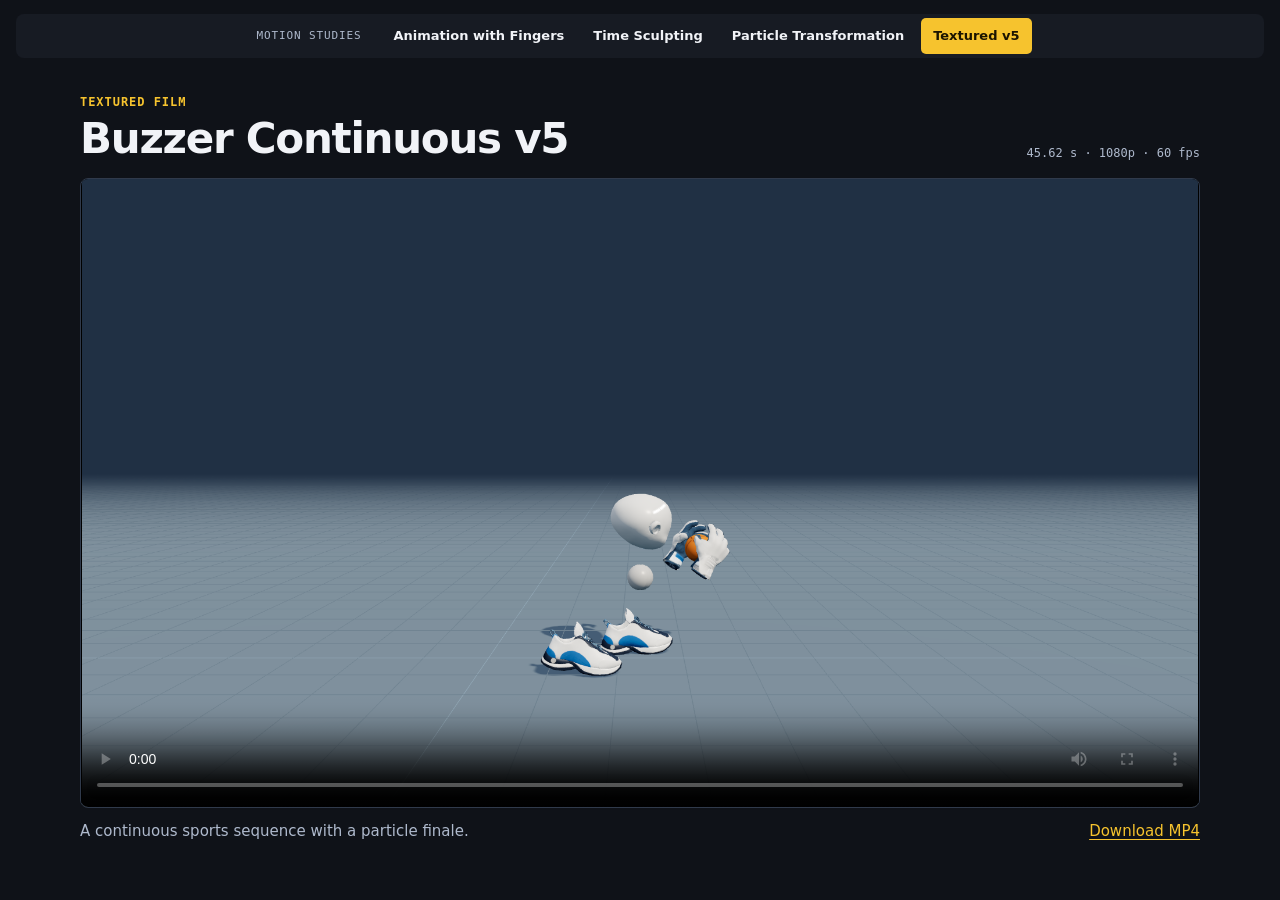
==== continuous-v5-textured/index.html @ 823a3968 "Add textured Buzzer v5 film to Motion Studies" ====
<!doctype html>
<html lang="en">
<head>
<meta charset="utf-8">
<meta name="viewport" content="width=device-width, initial-scale=1, viewport-fit=cover">
<meta name="description" content="Watch Buzzer’s final textured v5 sports animation and particle finale.">
<title>Buzzer Continuous v5 — Textured</title>
<style>
  :root { color-scheme: dark; }
  * { box-sizing: border-box; }
  body { margin: 0; padding: 14px max(16px, env(safe-area-inset-right)) 28px max(16px, env(safe-area-inset-left)); background: #0f1218; color: #f1f3f7; font: 400 15px/1.5 system-ui, sans-serif; }
  .film { max-width: 1120px; margin: clamp(18px, 4vh, 44px) auto 0; }
  .film-header { display: flex; flex-wrap: wrap; align-items: end; justify-content: space-between; gap: 12px 24px; margin-bottom: 16px; }
  .film-edition { margin: 0 0 5px; color: #f6c32e; font: 600 12px/1.4 ui-monospace, monospace; letter-spacing: .08em; text-transform: uppercase; }
  h1 { margin: 0; font-size: clamp(24px, 4vw, 42px); line-height: 1.1; letter-spacing: -.03em; }
  .film-meta { margin: 0; color: #aeb9cc; font: 500 12px/1.5 ui-monospace, monospace; }
  .film video { display: block; width: 100%; height: auto; aspect-ratio: 16 / 9; border: 1px solid #303a4b; border-radius: 8px; background: #000; }
  .film-links { display: flex; flex-wrap: wrap; align-items: baseline; justify-content: space-between; gap: 8px 16px; margin-top: 12px; color: #aeb9cc; }
  .film-links p { margin: 0; }
  .film-links a { color: #f6c32e; text-underline-offset: 3px; }
  .film-links a:focus-visible { outline: 2px solid #f6c32e; outline-offset: 4px; }
</style>
<link rel="stylesheet" href="../motion-studies.css">
</head>
<body data-motion-study="textured">
<nav class="motion-studies-nav" aria-label="BuzzerB motion studies">
  <span class="motion-studies-label">Motion Studies</span>
    <a href="../">Animation with Fingers</a>
    <a href="../time-sculpting/">Time Sculpting</a>
    <a href="../particles/">Particle Transformation</a>
    <a href="../continuous-v5-textured/" aria-current="page">Textured v5</a>
</nav>
<main class="film">
  <header class="film-header">
    <div>
      <p class="film-edition">Textured film</p>
      <h1 id="film-title">Buzzer Continuous v5</h1>
    </div>
    <p class="film-meta">45.62 s · 1080p · 60 fps</p>
  </header>
  <video controls playsinline preload="metadata" width="1920" height="1080" aria-labelledby="film-title" poster="./poster.png" src="./Buzzer-Continuous-v5-Textured.mp4">
    Your browser does not support embedded video. Use the MP4 link below.
  </video>
  <div class="film-links">
    <p>A continuous sports sequence with a particle finale.</p>
    <a href="./Buzzer-Continuous-v5-Textured.mp4" download>Download MP4</a>
  </div>
</main>
</body>
</html>
---- motion-studies.css ----
.motion-studies-nav {
  display: flex;
  align-items: center;
  justify-content: center;
  gap: 5px;
  min-width: 0;
  margin: 0 auto 12px;
  padding: 4px 8px;
  border-radius: 8px;
  background: #171b23;
  color: #f1f3f7;
  font: 600 13px/1.2 system-ui, sans-serif;
}

.motion-studies-label {
  margin: 0 15px 0 8px;
  color: #aeb9cc;
  font: 11px/1.2 ui-monospace, monospace;
  letter-spacing: .08em;
  text-transform: uppercase;
}

.motion-studies-nav a {
  display: grid;
  place-items: center;
  min-height: 36px;
  padding: 6px 12px;
  border-radius: 5px;
  color: inherit;
  text-align: center;
  text-decoration: none;
}

.motion-studies-nav a:hover,
.motion-studies-nav a:focus-visible {
  color: #fff;
  background: #303a4b;
}

.motion-studies-nav a:focus-visible {
  outline: 2px solid #f6c32e;
  outline-offset: -2px;
}

.motion-studies-nav a[aria-current] {
  background: #f6c32e;
  color: #1b1400;
}

[data-motion-study] > .motion-studies-nav {
  width: 100%;
  max-width: 1780px;
}

[data-motion-study="time"] > .motion-studies-nav {
  width: calc(100% - 32px);
  margin-top: 10px;
  margin-bottom: 0;
}

[data-motion-study="time"] .gallery-app {
  min-height: calc(100svh - 54px);
}

@media (min-width: 901px) {
  [data-motion-study]:has(> .app) {
    display: grid;
    grid-template-rows: auto minmax(0, 1fr);
  }

  [data-motion-study] > .app {
    width: 100%;
  }

  [data-motion-study="time"] .stage:not(:fullscreen) {
    height: max(420px, calc(100svh - 346px));
  }
}

@media (max-width: 560px) {
  [data-motion-study] > .motion-studies-nav {
    display: grid;
    grid-template-columns: repeat(2, minmax(0, 1fr));
    font-size: 11px;
  }

  .motion-studies-label {
    display: none;
  }

  .motion-studies-nav a {
    padding-inline: 4px;
  }
}
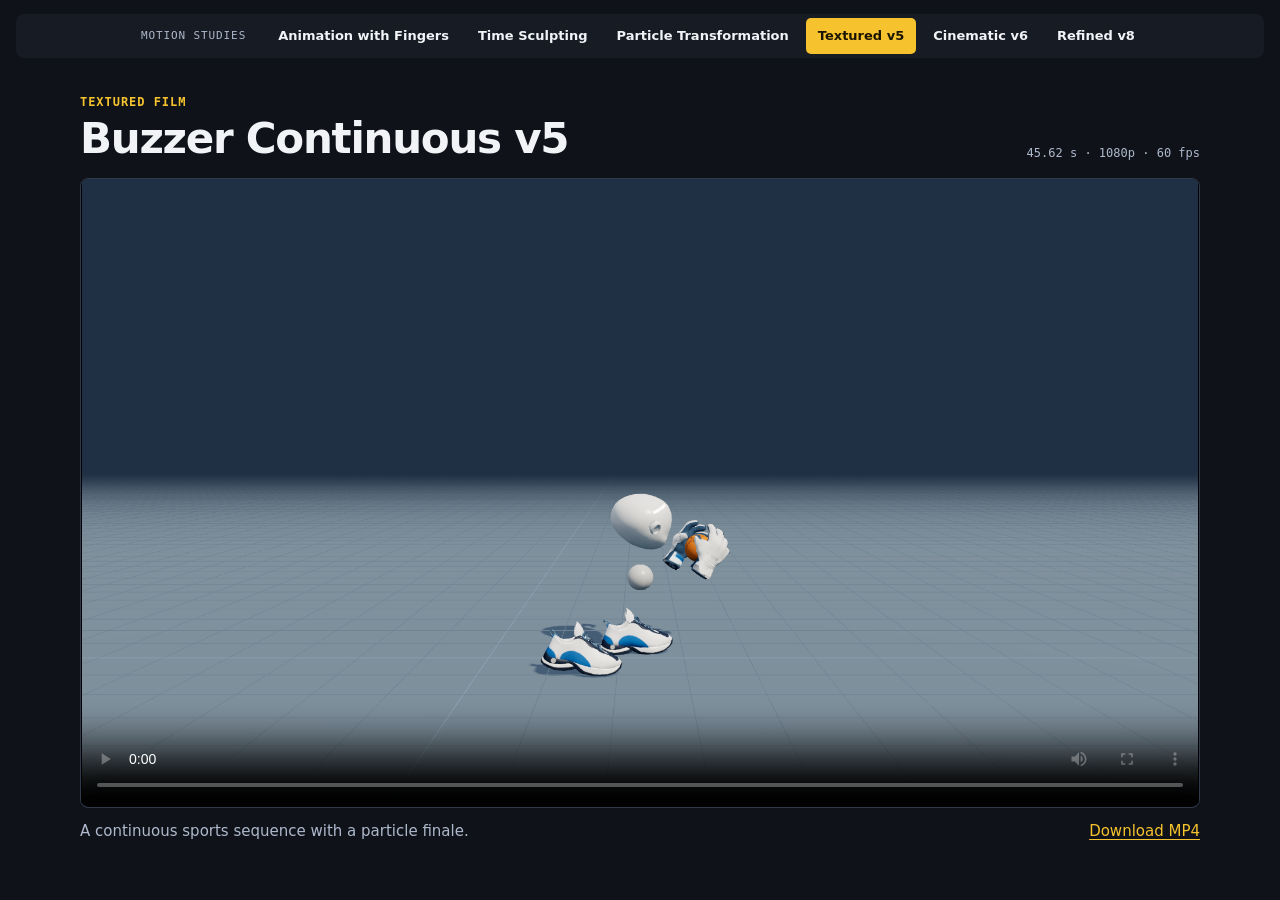
==== commit aa705f8d: "Publish Refined v8 and Cinematic v6 films" ====
--- a/continuous-v5-textured/index.html
+++ b/continuous-v5-textured/index.html
@@ -29,6 +29,8 @@
     <a href="../time-sculpting/">Time Sculpting</a>
     <a href="../particles/">Particle Transformation</a>
     <a href="../continuous-v5-textured/" aria-current="page">Textured v5</a>
+    <a href="../continuous-v6-cinematic/">Cinematic v6</a>
+    <a href="../continuous-v8-refined/">Refined v8</a>
 </nav>
 <main class="film">
   <header class="film-header">
--- a/motion-studies.css
+++ b/motion-studies.css
@@ -77,10 +77,10 @@
   }
 }
 
-@media (max-width: 560px) {
+@media (max-width: 900px) {
   [data-motion-study] > .motion-studies-nav {
     display: grid;
-    grid-template-columns: repeat(2, minmax(0, 1fr));
+    grid-template-columns: repeat(3, minmax(0, 1fr));
     font-size: 11px;
   }
 
@@ -92,3 +92,9 @@
     padding-inline: 4px;
   }
 }
+
+@media (max-width: 599px) {
+  [data-motion-study] > .motion-studies-nav {
+    grid-template-columns: repeat(2, minmax(0, 1fr));
+  }
+}
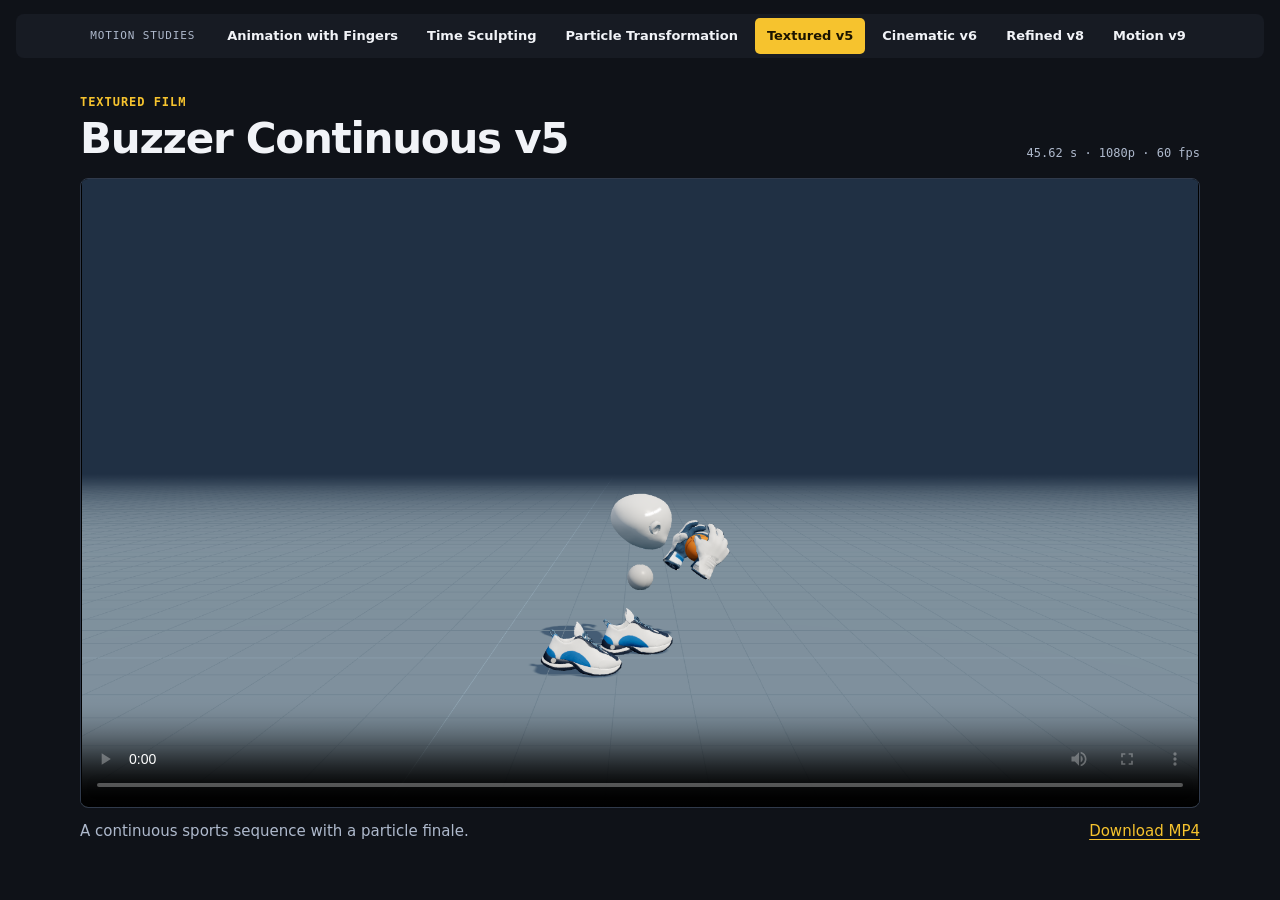
==== commit 4a3409f2: "Publish Motion v9 film comparison" ====
--- a/continuous-v5-textured/index.html
+++ b/continuous-v5-textured/index.html
@@ -31,6 +31,7 @@
     <a href="../continuous-v5-textured/" aria-current="page">Textured v5</a>
     <a href="../continuous-v6-cinematic/">Cinematic v6</a>
     <a href="../continuous-v8-refined/">Refined v8</a>
+    <a href="../continuous-v9-motion/">Motion v9</a>
 </nav>
 <main class="film">
   <header class="film-header">
--- a/motion-studies.css
+++ b/motion-studies.css
@@ -84,6 +84,10 @@
     font-size: 11px;
   }
 
+  .motion-studies-nav a:last-child:nth-child(8) {
+    grid-column: 1 / -1;
+  }
+
   .motion-studies-label {
     display: none;
   }
